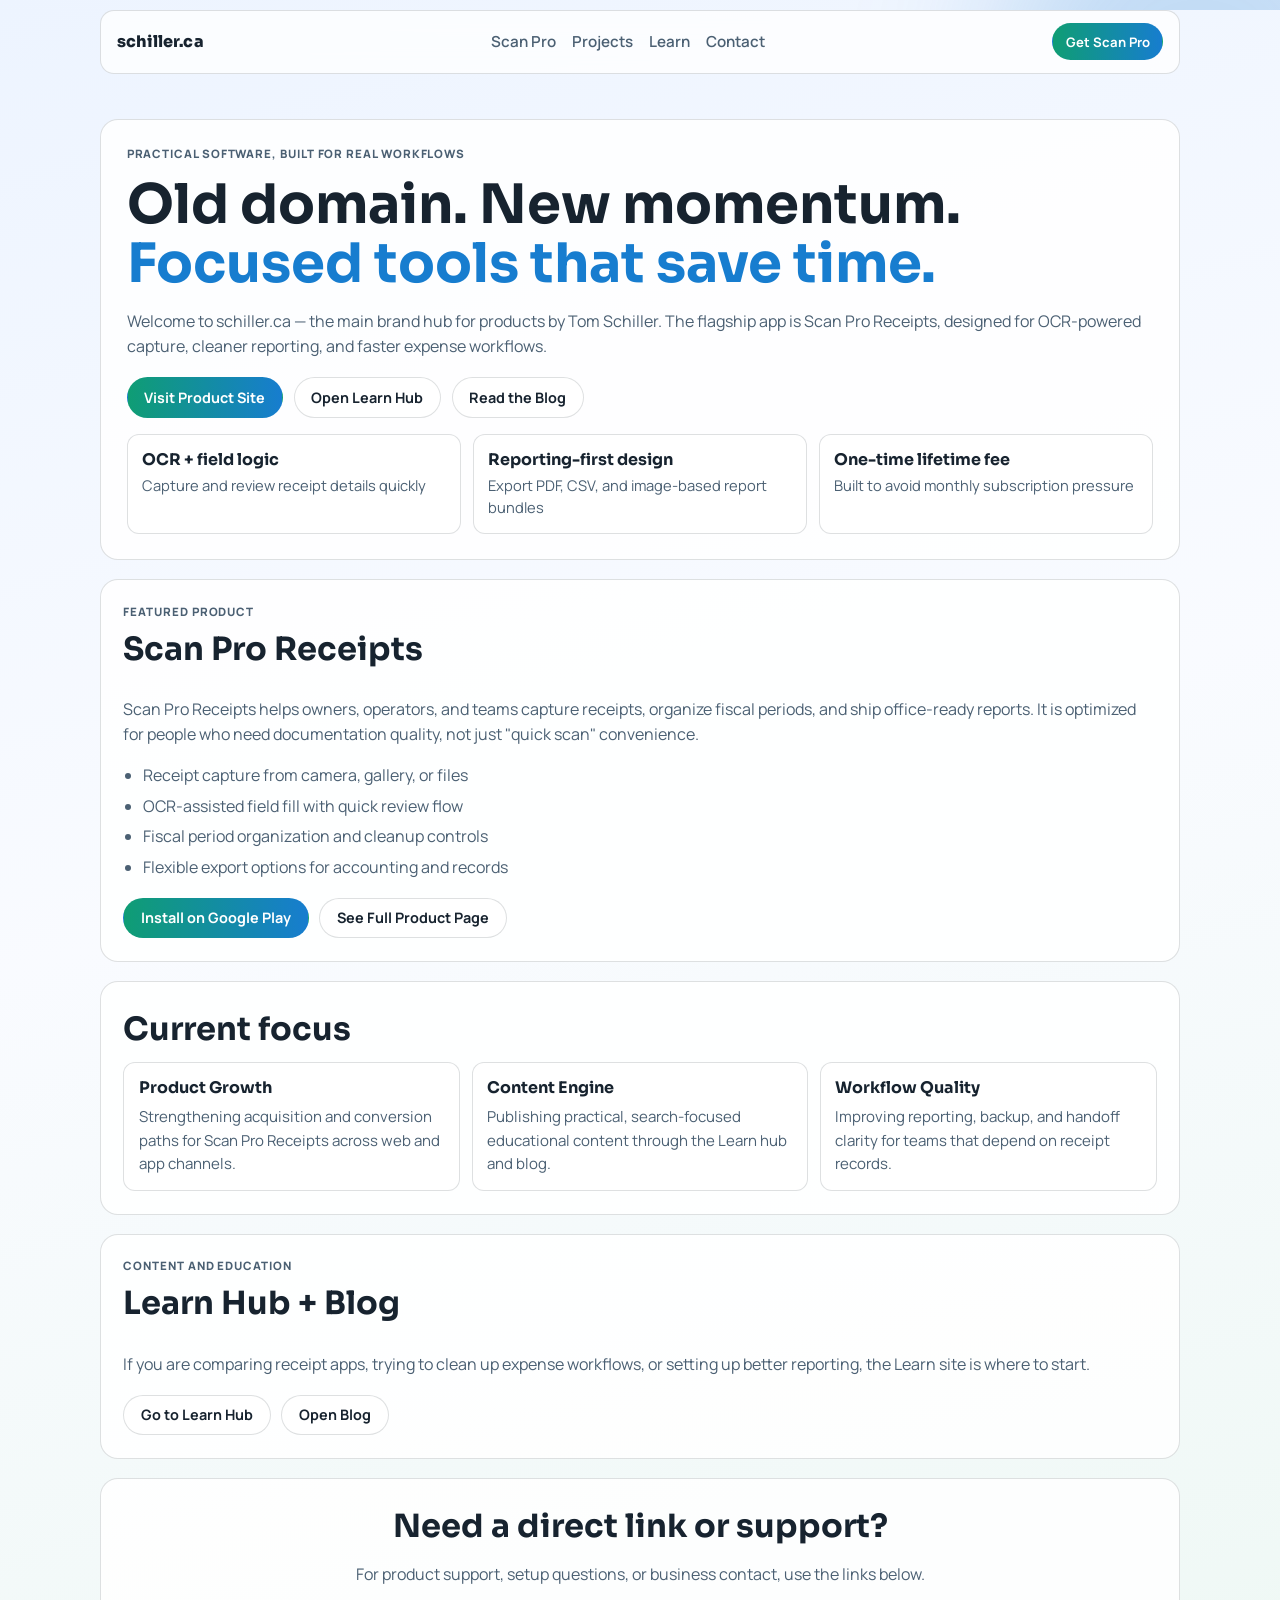
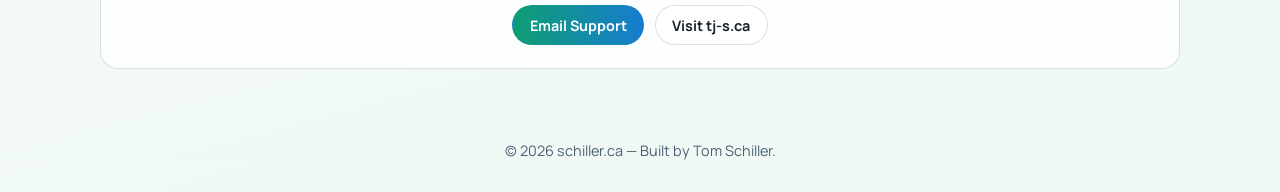
==== index.html @ c6d7a504 "Create schiller.ca homepage focused on Scan Pro growth" ====
<!doctype html>
<html lang="en">
  <head>
    <meta charset="UTF-8" />
    <meta name="viewport" content="width=device-width, initial-scale=1.0" />
    <title>Schiller.ca | Built by Tom Schiller</title>
    <meta
      name="description"
      content="Schiller.ca is the home of products and practical tools built by Tom Schiller, including Scan Pro Receipts for OCR receipt capture, reporting, and expense workflow control."
    />
    <link rel="preconnect" href="https://fonts.googleapis.com" />
    <link rel="preconnect" href="https://fonts.gstatic.com" crossorigin />
    <link
      href="https://fonts.googleapis.com/css2?family=Manrope:wght@400;500;700;800&family=Sora:wght@600;700;800&display=swap"
      rel="stylesheet"
    />
    <link rel="stylesheet" href="styles.css" />
  </head>
  <body>
    <div class="bg-shape bg-shape-a"></div>
    <div class="bg-shape bg-shape-b"></div>

    <header class="site-header">
      <a class="brand" href="#top">schiller.ca</a>
      <nav>
        <a href="#scanpro">Scan Pro</a>
        <a href="#projects">Projects</a>
        <a href="#learn">Learn</a>
        <a href="#contact">Contact</a>
      </nav>
      <a
        class="btn btn-small"
        href="https://play.google.com/store/apps/details?id=com.tjs.receiptscanner&hl=en_CA"
        target="_blank"
        rel="noopener noreferrer"
        >Get Scan Pro</a
      >
    </header>

    <main id="top">
      <section class="hero section reveal">
        <p class="eyebrow">Practical software, built for real workflows</p>
        <h1>Old domain. New momentum. <span>Focused tools that save time.</span></h1>
        <p class="lead">
          Welcome to schiller.ca — the main brand hub for products by Tom Schiller. The flagship app is
          Scan Pro Receipts, designed for OCR-powered capture, cleaner reporting, and faster expense workflows.
        </p>
        <div class="hero-actions">
          <a
            class="btn"
            href="https://tj-s.ca"
            target="_blank"
            rel="noopener noreferrer"
            >Visit Product Site</a
          >
          <a
            class="btn btn-ghost"
            href="https://learn.tj-s.ca"
            target="_blank"
            rel="noopener noreferrer"
            >Open Learn Hub</a
          >
          <a
            class="btn btn-ghost"
            href="https://learn.tj-s.ca/blog"
            target="_blank"
            rel="noopener noreferrer"
            >Read the Blog</a
          >
        </div>
        <div class="hero-metrics">
          <article>
            <strong>OCR + field logic</strong>
            <span>Capture and review receipt details quickly</span>
          </article>
          <article>
            <strong>Reporting-first design</strong>
            <span>Export PDF, CSV, and image-based report bundles</span>
          </article>
          <article>
            <strong>One-time lifetime fee</strong>
            <span>Built to avoid monthly subscription pressure</span>
          </article>
        </div>
      </section>

      <section id="scanpro" class="section card reveal">
        <div class="card-head">
          <p class="eyebrow">Featured product</p>
          <h2>Scan Pro Receipts</h2>
        </div>
        <p>
          Scan Pro Receipts helps owners, operators, and teams capture receipts, organize fiscal periods,
          and ship office-ready reports. It is optimized for people who need documentation quality, not just
          "quick scan" convenience.
        </p>
        <ul class="feature-list">
          <li>Receipt capture from camera, gallery, or files</li>
          <li>OCR-assisted field fill with quick review flow</li>
          <li>Fiscal period organization and cleanup controls</li>
          <li>Flexible export options for accounting and records</li>
        </ul>
        <div class="inline-actions">
          <a
            class="btn"
            href="https://play.google.com/store/apps/details?id=com.tjs.receiptscanner&hl=en_CA"
            target="_blank"
            rel="noopener noreferrer"
            >Install on Google Play</a
          >
          <a class="btn btn-ghost" href="https://tj-s.ca" target="_blank" rel="noopener noreferrer">See Full Product Page</a>
        </div>
      </section>

      <section id="projects" class="section reveal">
        <h2>Current focus</h2>
        <div class="project-grid">
          <article class="project-card">
            <h3>Product Growth</h3>
            <p>Strengthening acquisition and conversion paths for Scan Pro Receipts across web and app channels.</p>
          </article>
          <article class="project-card">
            <h3>Content Engine</h3>
            <p>Publishing practical, search-focused educational content through the Learn hub and blog.</p>
          </article>
          <article class="project-card">
            <h3>Workflow Quality</h3>
            <p>Improving reporting, backup, and handoff clarity for teams that depend on receipt records.</p>
          </article>
        </div>
      </section>

      <section id="learn" class="section card reveal">
        <div class="card-head">
          <p class="eyebrow">Content and education</p>
          <h2>Learn Hub + Blog</h2>
        </div>
        <p>
          If you are comparing receipt apps, trying to clean up expense workflows, or setting up better reporting,
          the Learn site is where to start.
        </p>
        <div class="inline-actions">
          <a class="btn btn-ghost" href="https://learn.tj-s.ca" target="_blank" rel="noopener noreferrer">Go to Learn Hub</a>
          <a class="btn btn-ghost" href="https://learn.tj-s.ca/blog" target="_blank" rel="noopener noreferrer">Open Blog</a>
        </div>
      </section>

      <section id="contact" class="section cta reveal">
        <h2>Need a direct link or support?</h2>
        <p>For product support, setup questions, or business contact, use the links below.</p>
        <div class="inline-actions center">
          <a class="btn" href="mailto:support@tj-s.ca">Email Support</a>
          <a class="btn btn-ghost" href="https://tj-s.ca" target="_blank" rel="noopener noreferrer">Visit tj-s.ca</a>
        </div>
      </section>
    </main>

    <footer>
      <p>© <span id="year"></span> schiller.ca — Built by Tom Schiller.</p>
    </footer>

    <script src="script.js"></script>
  </body>
</html>
---- styles.css ----
:root {
  --bg: #f5f8fc;
  --surface: rgba(255, 255, 255, 0.86);
  --text: #17232f;
  --muted: #4b6073;
  --stroke: rgba(23, 35, 47, 0.14);
  --brand: #0f9d74;
  --brand-2: #177dcf;
}

* {
  box-sizing: border-box;
}

html,
body {
  margin: 0;
  padding: 0;
  font-family: "Manrope", system-ui, sans-serif;
  color: var(--text);
  background: linear-gradient(165deg, #edf4ff 0%, #f9fbff 46%, #eef8f4 100%);
}

body {
  min-height: 100vh;
  position: relative;
}

a {
  color: inherit;
  text-decoration: none;
}

.bg-shape {
  position: fixed;
  border-radius: 999px;
  filter: blur(70px);
  z-index: -1;
}

.bg-shape-a {
  width: 26rem;
  height: 26rem;
  background: rgba(23, 125, 207, 0.22);
  top: -8rem;
  right: -8rem;
}

.bg-shape-b {
  width: 24rem;
  height: 24rem;
  background: rgba(15, 157, 116, 0.2);
  bottom: -6rem;
  left: -7rem;
}

.site-header,
main,
footer {
  width: min(1080px, 92vw);
  margin: 0 auto;
}

.site-header {
  position: sticky;
  top: 0;
  z-index: 10;
  margin-top: 0.6rem;
  margin-bottom: 1.1rem;
  padding: 0.8rem 1rem;
  display: flex;
  align-items: center;
  justify-content: space-between;
  gap: 1rem;
  border: 1px solid var(--stroke);
  border-radius: 14px;
  backdrop-filter: blur(12px);
  background: rgba(255, 255, 255, 0.76);
}

.brand,
h1,
h2,
h3 {
  font-family: "Sora", sans-serif;
}

.brand {
  font-weight: 800;
  letter-spacing: 0.01em;
}

nav {
  display: flex;
  gap: 1rem;
}

nav a {
  color: var(--muted);
  font-weight: 600;
  font-size: 0.95rem;
}

main {
  padding: 0.5rem 0 2.4rem;
}

.section {
  margin: 1.2rem 0;
  padding: 1.4rem;
  border: 1px solid var(--stroke);
  border-radius: 18px;
  background: var(--surface);
}

.hero {
  padding: 1.6rem;
}

.eyebrow {
  margin: 0;
  text-transform: uppercase;
  letter-spacing: 0.08em;
  font-weight: 800;
  color: var(--brand);
  font-size: 0.72rem;
}

h1 {
  margin: 0.8rem 0 0.7rem;
  font-size: clamp(2rem, 4.8vw, 3.4rem);
  line-height: 1.08;
}

h1 span {
  color: var(--brand-2);
}

h2 {
  margin: 0.3rem 0 0.8rem;
  font-size: clamp(1.4rem, 2.8vw, 2rem);
}

.lead,
.section p,
li {
  color: var(--muted);
  line-height: 1.56;
}

.hero-actions,
.inline-actions {
  margin-top: 1.1rem;
  display: flex;
  flex-wrap: wrap;
  gap: 0.65rem;
}

.hero-metrics {
  margin-top: 1rem;
  display: grid;
  grid-template-columns: repeat(3, minmax(0, 1fr));
  gap: 0.7rem;
}

.hero-metrics article,
.project-card {
  border: 1px solid var(--stroke);
  border-radius: 12px;
  padding: 0.9rem;
  background: rgba(255, 255, 255, 0.75);
}

.hero-metrics strong {
  display: block;
  margin-bottom: 0.25rem;
  font-family: "Sora", sans-serif;
}

.hero-metrics span {
  color: var(--muted);
  font-size: 0.92rem;
}

.btn {
  border: 1px solid transparent;
  border-radius: 999px;
  display: inline-flex;
  align-items: center;
  justify-content: center;
  padding: 0.62rem 1.05rem;
  font-weight: 700;
  font-size: 0.9rem;
  color: #ffffff;
  background: linear-gradient(90deg, var(--brand), var(--brand-2));
  transition: transform 0.18s ease, box-shadow 0.18s ease;
}

.btn:hover {
  transform: translateY(-1px);
  box-shadow: 0 10px 22px rgba(23, 125, 207, 0.2);
}

.btn-ghost {
  color: var(--text);
  border-color: var(--stroke);
  background: rgba(255, 255, 255, 0.74);
}

.btn-small {
  padding: 0.52rem 0.78rem;
  font-size: 0.82rem;
}

.card-head {
  display: flex;
  flex-direction: column;
  gap: 0.2rem;
}

.feature-list {
  margin: 0.8rem 0 0;
  padding-left: 1.2rem;
  display: grid;
  gap: 0.35rem;
}

.project-grid {
  display: grid;
  grid-template-columns: repeat(3, minmax(0, 1fr));
  gap: 0.7rem;
}

.project-card h3 {
  margin: 0 0 0.45rem;
  font-size: 1rem;
}

.project-card p {
  margin: 0;
  font-size: 0.94rem;
}

.cta {
  text-align: center;
}

.center {
  justify-content: center;
}

footer {
  margin-bottom: 2rem;
  text-align: center;
  color: var(--muted);
  font-size: 0.9rem;
}

.reveal {
  opacity: 0;
  transform: translateY(14px);
  transition: opacity 0.55s ease, transform 0.55s ease;
}

.reveal.visible {
  opacity: 1;
  transform: translateY(0);
}

@media (max-width: 900px) {
  nav {
    display: none;
  }

  .site-header {
    padding: 0.75rem 0.85rem;
  }

  .hero-metrics,
  .project-grid {
    grid-template-columns: 1fr;
  }

  .hero,
  .section {
    padding: 1.15rem;
  }
}
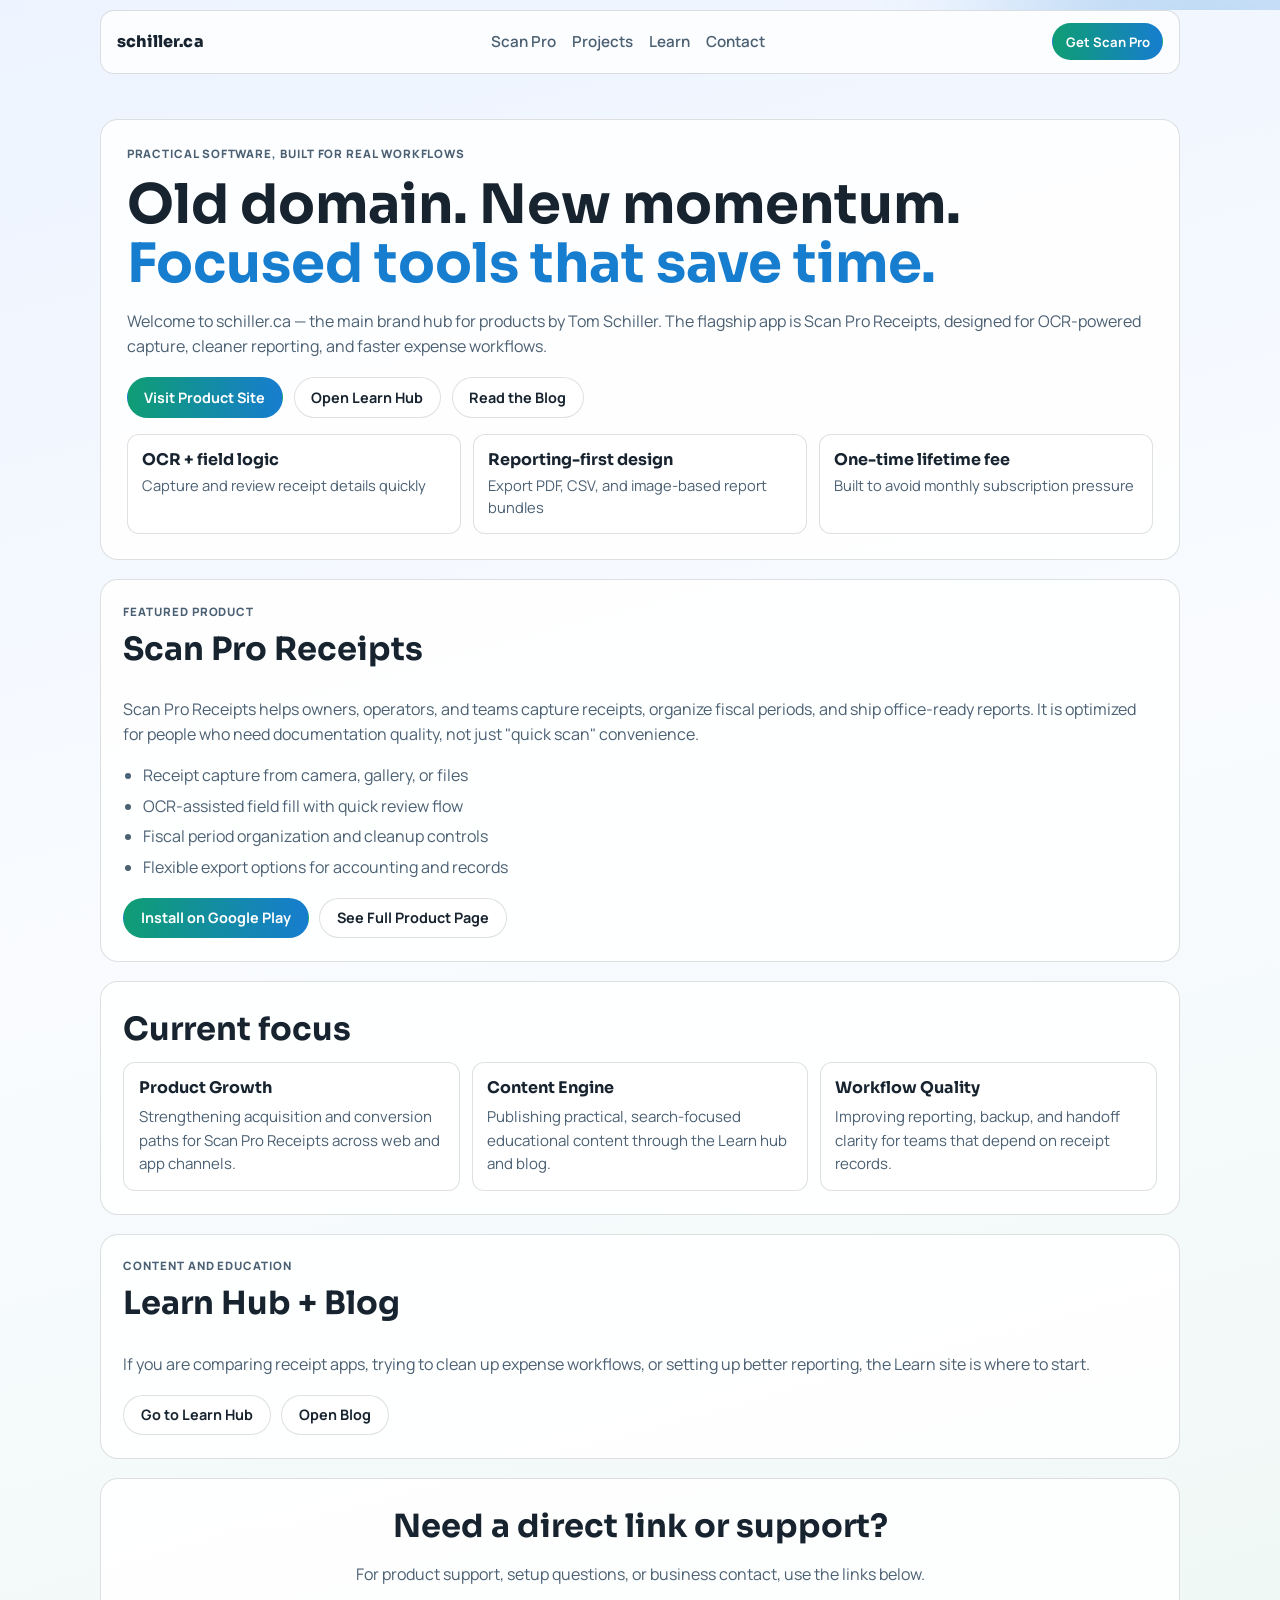
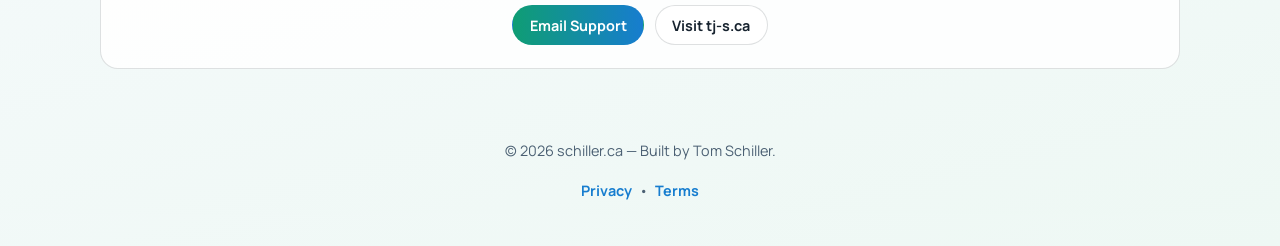
==== commit 78921fea: "newchange" ====
--- a/index.html
+++ b/index.html
@@ -8,6 +8,27 @@
       name="description"
       content="Schiller.ca is the home of products and practical tools built by Tom Schiller, including Scan Pro Receipts for OCR receipt capture, reporting, and expense workflow control."
     />
+    <meta name="robots" content="index,follow,max-image-preview:large" />
+    <link rel="canonical" href="https://www.schiller.ca/" />
+
+    <meta property="og:type" content="website" />
+    <meta property="og:url" content="https://www.schiller.ca/" />
+    <meta property="og:site_name" content="Schiller.ca" />
+    <meta property="og:title" content="Schiller.ca | Built by Tom Schiller" />
+    <meta
+      property="og:description"
+      content="Explore products and practical tools by Tom Schiller, including Scan Pro Receipts for OCR capture, expense workflows, and reporting."
+    />
+    <meta property="og:image" content="https://www.schiller.ca/og-image.svg" />
+
+    <meta name="twitter:card" content="summary_large_image" />
+    <meta name="twitter:title" content="Schiller.ca | Built by Tom Schiller" />
+    <meta
+      name="twitter:description"
+      content="Product hub for Scan Pro Receipts and practical workflow-focused tools."
+    />
+    <meta name="twitter:image" content="https://www.schiller.ca/og-image.svg" />
+
     <link rel="preconnect" href="https://fonts.googleapis.com" />
     <link rel="preconnect" href="https://fonts.gstatic.com" crossorigin />
     <link
@@ -31,6 +52,8 @@
       <a
         class="btn btn-small"
         href="https://play.google.com/store/apps/details?id=com.tjs.receiptscanner&hl=en_CA"
+        data-track="cta"
+        data-track-label="header_get_scan_pro"
         target="_blank"
         rel="noopener noreferrer"
         >Get Scan Pro</a
@@ -49,6 +72,8 @@
           <a
             class="btn"
             href="https://tj-s.ca"
+            data-track="cta"
+            data-track-label="hero_visit_product_site"
             target="_blank"
             rel="noopener noreferrer"
             >Visit Product Site</a
@@ -56,6 +81,8 @@
           <a
             class="btn btn-ghost"
             href="https://learn.tj-s.ca"
+            data-track="cta"
+            data-track-label="hero_open_learn_hub"
             target="_blank"
             rel="noopener noreferrer"
             >Open Learn Hub</a
@@ -63,6 +90,8 @@
           <a
             class="btn btn-ghost"
             href="https://learn.tj-s.ca/blog"
+            data-track="cta"
+            data-track-label="hero_read_blog"
             target="_blank"
             rel="noopener noreferrer"
             >Read the Blog</a
@@ -104,11 +133,13 @@
           <a
             class="btn"
             href="https://play.google.com/store/apps/details?id=com.tjs.receiptscanner&hl=en_CA"
+            data-track="cta"
+            data-track-label="scanpro_install_google_play"
             target="_blank"
             rel="noopener noreferrer"
             >Install on Google Play</a
           >
-          <a class="btn btn-ghost" href="https://tj-s.ca" target="_blank" rel="noopener noreferrer">See Full Product Page</a>
+          <a class="btn btn-ghost" href="https://tj-s.ca" data-track="cta" data-track-label="scanpro_see_full_product_page" target="_blank" rel="noopener noreferrer">See Full Product Page</a>
         </div>
       </section>
 
@@ -140,8 +171,8 @@
           the Learn site is where to start.
         </p>
         <div class="inline-actions">
-          <a class="btn btn-ghost" href="https://learn.tj-s.ca" target="_blank" rel="noopener noreferrer">Go to Learn Hub</a>
-          <a class="btn btn-ghost" href="https://learn.tj-s.ca/blog" target="_blank" rel="noopener noreferrer">Open Blog</a>
+          <a class="btn btn-ghost" href="https://learn.tj-s.ca" data-track="cta" data-track-label="learn_go_to_learn_hub" target="_blank" rel="noopener noreferrer">Go to Learn Hub</a>
+          <a class="btn btn-ghost" href="https://learn.tj-s.ca/blog" data-track="cta" data-track-label="learn_open_blog" target="_blank" rel="noopener noreferrer">Open Blog</a>
         </div>
       </section>
 
@@ -149,15 +180,34 @@
         <h2>Need a direct link or support?</h2>
         <p>For product support, setup questions, or business contact, use the links below.</p>
         <div class="inline-actions center">
-          <a class="btn" href="mailto:support@tj-s.ca">Email Support</a>
-          <a class="btn btn-ghost" href="https://tj-s.ca" target="_blank" rel="noopener noreferrer">Visit tj-s.ca</a>
+          <a class="btn" href="mailto:support@tj-s.ca" data-track="cta" data-track-label="contact_email_support">Email Support</a>
+          <a class="btn btn-ghost" href="https://tj-s.ca" data-track="cta" data-track-label="contact_visit_tjs" target="_blank" rel="noopener noreferrer">Visit tj-s.ca</a>
         </div>
       </section>
     </main>
 
     <footer>
       <p>© <span id="year"></span> schiller.ca — Built by Tom Schiller.</p>
+      <p class="legal-links">
+        <a href="privacy.html">Privacy</a>
+        <span>•</span>
+        <a href="terms.html">Terms</a>
+      </p>
     </footer>
+
+    <script type="application/ld+json">
+      {
+        "@context": "https://schema.org",
+        "@type": "Organization",
+        "name": "Schiller.ca",
+        "url": "https://www.schiller.ca/",
+        "founder": "Tom Schiller",
+        "sameAs": [
+          "https://tj-s.ca",
+          "https://learn.tj-s.ca"
+        ]
+      }
+    </script>
 
     <script src="script.js"></script>
   </body>
--- a/styles.css
+++ b/styles.css
@@ -256,6 +256,60 @@
   font-size: 0.9rem;
 }
 
+.legal-links {
+  margin-top: 0.4rem;
+  display: inline-flex;
+  align-items: center;
+  gap: 0.45rem;
+}
+
+.legal-links a {
+  color: var(--brand-2);
+  font-weight: 700;
+}
+
+.legal-shell {
+  width: min(900px, 92vw);
+  margin: 1.5rem auto 2.2rem;
+  padding: 1.25rem;
+  border: 1px solid var(--stroke);
+  border-radius: 16px;
+  background: var(--surface);
+}
+
+.legal-shell h1,
+.legal-shell h2 {
+  margin-top: 0;
+}
+
+.legal-shell h2 {
+  margin-bottom: 0.5rem;
+  font-size: 1.1rem;
+}
+
+.legal-shell p,
+.legal-shell li {
+  color: var(--muted);
+  line-height: 1.6;
+}
+
+.legal-shell ul {
+  margin: 0.2rem 0 1.2rem;
+}
+
+.legal-nav {
+  width: min(900px, 92vw);
+  margin: 1rem auto 0;
+  display: flex;
+  justify-content: space-between;
+  align-items: center;
+  gap: 0.8rem;
+}
+
+.legal-nav .brand {
+  color: var(--text);
+}
+
 .reveal {
   opacity: 0;
   transform: translateY(14px);
